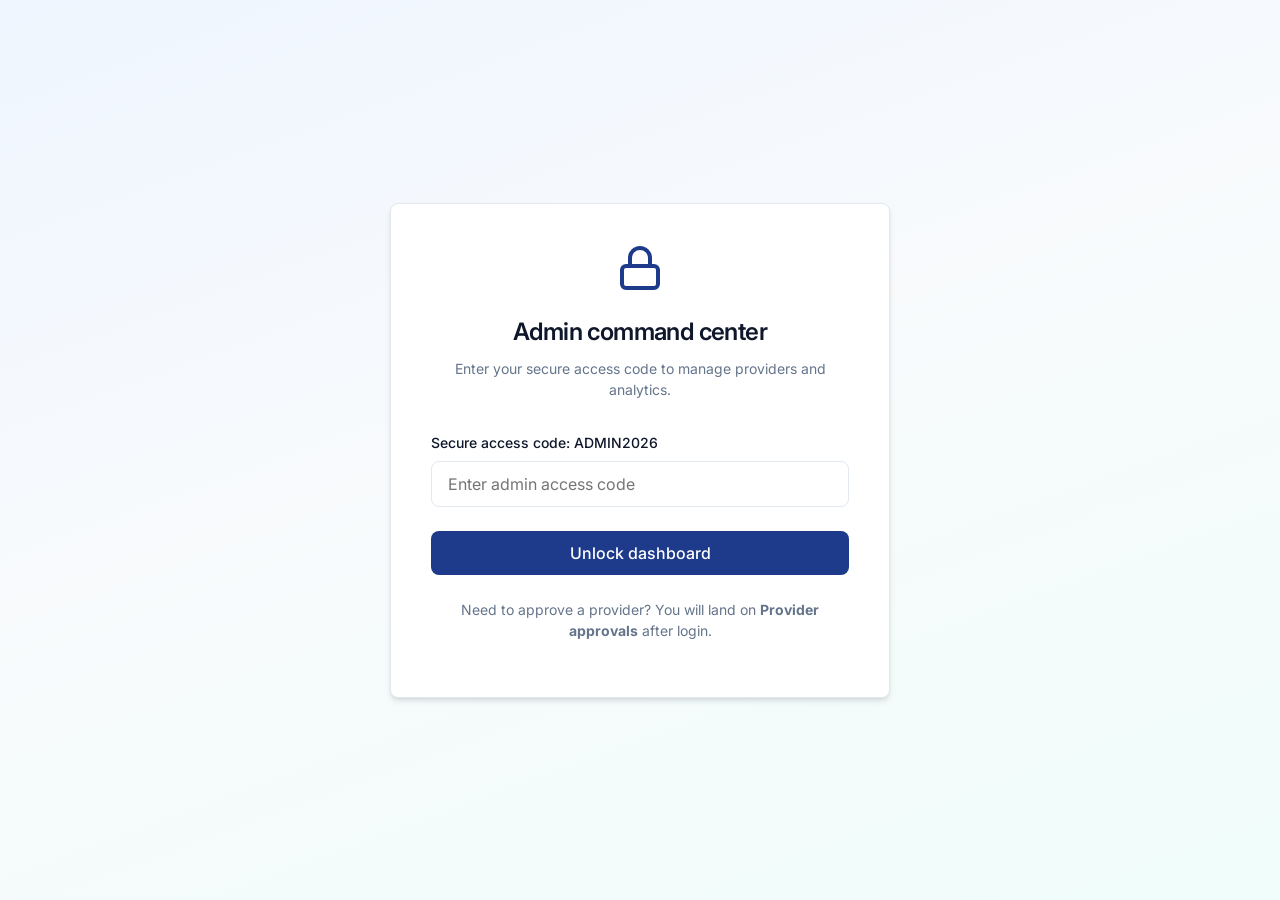
==== dashboard/admin_login.html @ b1341938 "Restructure repo (backend/dashboard/docs) and harden USSD, messaging, and ML notebooks" ====
<!DOCTYPE html>
<html lang="en">
<head>
    <meta charset="UTF-8">
    <meta name="viewport" content="width=device-width, initial-scale=1.0">
    <title>Admin Login — ChaguoAI</title>
    <link href="https://fonts.googleapis.com/css2?family=Inter:wght@400;500;600&display=swap" rel="stylesheet">
    <link rel="stylesheet" href="/static/css/style.css">
</head>
<body class="auth-page">
    <div class="auth-wrapper">
        <div class="card">
            <div class="brand-header">
                <svg viewBox="0 0 24 24" fill="none" stroke="currentColor" stroke-width="2" aria-hidden="true">
                    <rect x="3" y="11" width="18" height="11" rx="2" ry="2"></rect>
                    <path d="M7 11V7a5 5 0 0 1 10 0v4"></path>
                </svg>
                <h1>Admin command center</h1>
                <p>Enter your secure access code to manage providers and analytics.</p>
            </div>

            <div id="alert-box" class="alert" style="display: none;" role="alert"></div>

            <form id="admin-login-form">
                <div class="form-group">
                    <label for="access_code">Secure access code: ADMIN2026</label>
                    <input type="password" id="access_code" name="access_code" placeholder="Enter admin access code" required autocomplete="current-password">
                </div>
                <button type="submit" class="btn btn-primary btn-block">Unlock dashboard</button>
            </form>

            <p class="auth-footer-text">
                Need to approve a provider? You will land on <strong>Provider approvals</strong> after login.
            </p>
        </div>
    </div>

    <script>
        document.getElementById('admin-login-form').addEventListener('submit', async (e) => {
            e.preventDefault();
            const code = document.getElementById('access_code').value;
            const alertBox = document.getElementById('alert-box');
            alertBox.style.display = 'none';

            try {
                const res = await fetch('/api/admin/login', {
                    method: 'POST',
                    headers: { 'Content-Type': 'application/json' },
                    body: JSON.stringify({ access_code: code }),
                });
                const data = await res.json();

                if (data.success) {
                    const next = new URLSearchParams(window.location.search).get('next');
                    if (next && next.startsWith('/admin')) {
                        window.location.href = next;
                    } else {
                        window.location.href = '/admin/portal?section=approvals';
                    }
                } else {
                    alertBox.textContent = data.error || 'Access denied';
                    alertBox.className = 'alert alert-error';
                    alertBox.style.display = 'block';
                }
            } catch (err) {
                alertBox.textContent = 'System connection failed. Please try again.';
                alertBox.className = 'alert alert-error';
                alertBox.style.display = 'block';
            }
        });
    </script>
</body>
</html>
---- static/css/style.css ----
:root {
  --primary: #1e3a8a; /* Deep clinical blue */
  --primary-hover: #1e40af;
  --secondary: #0d9488; /* Teal accent */
  --secondary-hover: #0f766e;
  --bg-color: #f8fafc;
  --surface: #ffffff;
  --text-main: #0f172a;
  --text-muted: #64748b;
  --border: #e2e8f0;
  --shadow-sm: 0 1px 2px 0 rgb(0 0 0 / 0.05);
  --shadow-md: 0 4px 6px -1px rgb(0 0 0 / 0.1), 0 2px 4px -2px rgb(0 0 0 / 0.1);
  --radius: 8px;
  --font-sans: 'Inter', -apple-system, BlinkMacSystemFont, "Segoe UI", Roboto, Helvetica, Arial, sans-serif;
  --danger: #ef4444;
  --success: #10b981;
}

* {
  box-sizing: border-box;
  margin: 0;
  padding: 0;
}

body {
  font-family: var(--font-sans);
  background-color: var(--bg-color);
  color: var(--text-main);
  line-height: 1.5;
  -webkit-font-smoothing: antialiased;
}

/* Typography */
h1, h2, h3, h4 {
  font-weight: 600;
  color: var(--text-main);
  margin-bottom: 0.5rem;
}

p {
  color: var(--text-muted);
  margin-bottom: 1rem;
}

/* Layout */
.container {
  width: 100%;
  max-width: 1200px;
  margin: 0 auto;
  padding: 0 1.5rem;
}

.auth-wrapper {
  min-height: 100vh;
  display: flex;
  align-items: center;
  justify-content: center;
  padding: 2rem 1rem;
}

.card {
  background: var(--surface);
  border-radius: var(--radius);
  box-shadow: var(--shadow-md);
  border: 1px solid var(--border);
  padding: 2.5rem;
  width: 100%;
  max-width: 500px;
}

/* Forms */
.form-group {
  margin-bottom: 1.5rem;
}

label {
  display: block;
  font-size: 0.875rem;
  font-weight: 500;
  margin-bottom: 0.5rem;
  color: var(--text-main);
}

input, select, textarea {
  width: 100%;
  padding: 0.75rem 1rem;
  border: 1px solid var(--border);
  border-radius: var(--radius);
  font-family: var(--font-sans);
  font-size: 1rem;
  transition: all 0.2s ease;
  background-color: var(--surface);
  color: var(--text-main);
}

input:focus, select:focus, textarea:focus {
  outline: none;
  border-color: var(--primary);
  box-shadow: 0 0 0 3px rgba(30, 58, 138, 0.1);
}

/* Buttons */
.btn {
  display: inline-flex;
  align-items: center;
  justify-content: center;
  padding: 0.75rem 1.5rem;
  font-weight: 500;
  border-radius: var(--radius);
  border: none;
  cursor: pointer;
  transition: all 0.2s ease;
  font-family: inherit;
  font-size: 1rem;
}

.btn-primary {
  background-color: var(--primary);
  color: white;
}

.btn-primary:hover {
  background-color: var(--primary-hover);
}

.btn-secondary {
  background-color: var(--secondary);
  color: white;
}

.btn-secondary:hover {
  background-color: var(--secondary-hover);
}

.btn-block {
  width: 100%;
}

.text-center {
  text-align: center;
}

.brand-header {
  text-align: center;
  margin-bottom: 2rem;
}

.brand-header svg {
  width: 48px;
  height: 48px;
  color: var(--primary);
  margin-bottom: 1rem;
}

.brand-header h1 {
  font-size: 1.5rem;
  letter-spacing: -0.025em;
}

.brand-header p {
  font-size: 0.875rem;
}

/* Alerts */
.alert {
  padding: 1rem;
  border-radius: var(--radius);
  margin-bottom: 1.5rem;
  font-size: 0.875rem;
}

.alert-error {
  background-color: #fef2f2;
  border: 1px solid #fecaca;
  color: #991b1b;
}

.alert-success {
  background-color: #ecfdf5;
  border: 1px solid #a7f3d0;
  color: #065f46;
}

/* Dashboard specific Layouts */
.dash-layout {
  display: flex;
  min-height: 100vh;
}

.dash-sidebar {
  width: 250px;
  background-color: var(--surface);
  border-right: 1px solid var(--border);
  display: flex;
  flex-direction: column;
}

.sidebar-header {
  padding: 1.5rem;
  border-bottom: 1px solid var(--border);
}

.sidebar-nav {
  padding: 1rem 0;
  flex: 1;
}

.nav-item {
  display: flex;
  align-items: center;
  padding: 0.75rem 1.5rem;
  color: var(--text-muted);
  text-decoration: none;
  font-weight: 500;
  transition: all 0.2s;
}

.nav-item:hover, .nav-item.active {
  background-color: #f1f5f9;
  color: var(--primary);
  border-right: 3px solid var(--primary);
}

.dash-main {
  flex: 1;
  background-color: var(--bg-color);
  padding: 2rem;
  overflow-y: auto;
}

.topbar {
  display: flex;
  justify-content: space-between;
  align-items: center;
  margin-bottom: 2rem;
}

/* Tables */
.table-container {
  background: var(--surface);
  border-radius: var(--radius);
  box-shadow: var(--shadow-sm);
  border: 1px solid var(--border);
  overflow: auto;
}

table {
  width: 100%;
  border-collapse: collapse;
  text-align: left;
}

th {
  background-color: #f8fafc;
  padding: 1rem;
  font-size: 0.875rem;
  font-weight: 600;
  color: var(--text-muted);
  border-bottom: 1px solid var(--border);
}

td {
  padding: 1rem;
  border-bottom: 1px solid var(--border);
  color: var(--text-main);
  font-size: 0.875rem;
}

tr:last-child td {
  border-bottom: none;
}

.badge {
  display: inline-flex;
  align-items: center;
  padding: 0.25rem 0.75rem;
  border-radius: 9999px;
  font-size: 0.75rem;
  font-weight: 600;
}
.badge-chw { background: #e0e7ff; color: #4338ca; }
.badge-clinician { background: #dcfce7; color: #166534; }
.badge-pending { background: #fef9c3; color: #a16207; }

/* Auth pages — registration & confirmation */
.auth-page {
  background: linear-gradient(160deg, #eff6ff 0%, var(--bg-color) 45%, #f0fdfa 100%);
}

.auth-wrapper--wide {
  align-items: stretch;
  max-width: 1100px;
  width: 100%;
}

.register-layout {
  display: grid;
  grid-template-columns: 1fr 1.15fr;
  gap: 1.5rem;
  width: 100%;
  align-items: start;
}

.register-aside {
  background: linear-gradient(145deg, var(--primary) 0%, #1e40af 55%, var(--secondary) 100%);
  color: #fff;
  border-radius: calc(var(--radius) + 4px);
  padding: 2rem;
  box-shadow: var(--shadow-md);
}

.register-aside h2 {
  color: #fff;
  font-size: 1.5rem;
  margin-bottom: 0.75rem;
  line-height: 1.3;
}

.register-eyebrow {
  font-size: 0.75rem;
  font-weight: 600;
  letter-spacing: 0.08em;
  text-transform: uppercase;
  opacity: 0.85;
  margin-bottom: 0.75rem;
}

.register-aside-lead {
  color: rgba(255, 255, 255, 0.9);
  margin-bottom: 1.5rem;
}

.register-benefits {
  list-style: none;
  margin: 0 0 1.5rem;
  padding: 0;
}

.register-benefits li {
  display: flex;
  gap: 0.75rem;
  align-items: flex-start;
  margin-bottom: 0.85rem;
  color: rgba(255, 255, 255, 0.95);
  font-size: 0.9375rem;
}

.register-benefit-icon {
  flex-shrink: 0;
  width: 1.35rem;
  height: 1.35rem;
  border-radius: 999px;
  background: rgba(255, 255, 255, 0.2);
  display: inline-flex;
  align-items: center;
  justify-content: center;
  font-size: 0.75rem;
  font-weight: 700;
}

.register-aside-note {
  background: rgba(255, 255, 255, 0.12);
  border: 1px solid rgba(255, 255, 255, 0.2);
  border-radius: var(--radius);
  padding: 1rem;
}

.register-aside-note strong {
  display: block;
  margin-bottom: 0.35rem;
}

.register-aside-note p {
  color: rgba(255, 255, 255, 0.88);
  margin: 0;
  font-size: 0.875rem;
}

.register-card {
  max-width: 560px;
}

.brand-header--left {
  text-align: left;
  display: flex;
  gap: 1rem;
  align-items: flex-start;
  margin-bottom: 1.5rem;
}

.brand-header--left .brand-mark {
  width: 3rem;
  height: 3rem;
  border-radius: var(--radius);
  background: #eff6ff;
  color: var(--primary);
  display: flex;
  align-items: center;
  justify-content: center;
  flex-shrink: 0;
}

.brand-header--left .brand-mark svg {
  width: 1.5rem;
  height: 1.5rem;
  margin: 0;
}

.brand-header--left h1 {
  margin-bottom: 0.25rem;
}

.brand-header--left p {
  margin: 0;
  font-size: 0.875rem;
}

.required-mark {
  color: var(--danger);
}

.form-section {
  border: none;
  margin: 0 0 1.5rem;
  padding: 0;
}

.form-section legend {
  font-size: 0.9375rem;
  font-weight: 600;
  color: var(--text-main);
  margin-bottom: 0.75rem;
  padding: 0;
}

.form-row {
  display: grid;
  grid-template-columns: 1fr 1fr;
  gap: 1rem;
}

.field-hint {
  font-size: 0.8125rem;
  color: var(--text-muted);
  margin-top: 0.35rem;
  margin-bottom: 0;
}

.section-hint {
  margin-top: -0.25rem;
  margin-bottom: 0.75rem;
}

.role-picker {
  display: grid;
  grid-template-columns: 1fr 1fr;
  gap: 0.75rem;
  margin-bottom: 1rem;
}

.role-card {
  position: relative;
  cursor: pointer;
}

.role-card input {
  position: absolute;
  opacity: 0;
  pointer-events: none;
}

.role-card-body {
  display: block;
  border: 2px solid var(--border);
  border-radius: var(--radius);
  padding: 1rem;
  transition: border-color 0.2s, box-shadow 0.2s, background 0.2s;
  height: 100%;
}

.role-card input:focus-visible + .role-card-body {
  box-shadow: 0 0 0 3px rgba(30, 58, 138, 0.15);
}

.role-card input:checked + .role-card-body {
  border-color: var(--primary);
  background: #eff6ff;
}

.role-card-title {
  display: block;
  font-weight: 600;
  color: var(--text-main);
  margin-bottom: 0.25rem;
}

.role-card-desc {
  display: block;
  font-size: 0.8125rem;
  color: var(--text-muted);
  line-height: 1.4;
}

.register-consent {
  background: #f8fafc;
  border: 1px solid var(--border);
  border-radius: var(--radius);
  padding: 0.875rem 1rem;
  margin-bottom: 1.25rem;
}

.register-consent p {
  margin: 0;
  font-size: 0.8125rem;
  color: var(--text-muted);
}

.auth-footer-text {
  text-align: center;
  margin-top: 1.5rem;
  font-size: 0.875rem;
  color: var(--text-muted);
}

.auth-footer-text a {
  color: var(--primary);
  font-weight: 500;
  text-decoration: none;
}

.auth-footer-text a:hover {
  text-decoration: underline;
}

.btn-ghost {
  background: transparent;
  color: var(--text-muted);
  border: 1px solid var(--border);
}

.btn-ghost:hover {
  background: #f8fafc;
  color: var(--text-main);
}

.btn-sm {
  padding: 0.45rem 0.9rem;
  font-size: 0.8125rem;
}

.muted {
  color: var(--text-muted);
}

/* Confirmation page */
.confirmation-card {
  max-width: 520px;
  text-align: center;
}

.confirmation-icon {
  width: 4rem;
  height: 4rem;
  margin: 0 auto 1rem;
  border-radius: 999px;
  background: #ecfdf5;
  color: var(--success);
  display: flex;
  align-items: center;
  justify-content: center;
}

.confirmation-icon svg {
  width: 2rem;
  height: 2rem;
}

.confirmation-lead {
  font-size: 1rem;
  margin-bottom: 1.25rem;
}

.confirmation-email {
  font-size: 0.875rem;
  margin-bottom: 1.25rem;
}

.confirmation-steps {
  list-style: none;
  margin: 0 0 1.5rem;
  padding: 0;
  text-align: left;
}

.confirmation-step {
  display: flex;
  gap: 0.85rem;
  padding: 0.85rem 0;
  border-bottom: 1px solid var(--border);
}

.confirmation-step:last-child {
  border-bottom: none;
}

.confirmation-step .step-num {
  flex-shrink: 0;
  width: 1.75rem;
  height: 1.75rem;
  border-radius: 999px;
  background: #e2e8f0;
  color: var(--text-muted);
  font-size: 0.8125rem;
  font-weight: 600;
  display: inline-flex;
  align-items: center;
  justify-content: center;
}

.confirmation-step--done .step-num {
  background: var(--success);
  color: #fff;
}

.confirmation-step--active .step-num {
  background: var(--primary);
  color: #fff;
}

.confirmation-step strong {
  display: block;
  margin-bottom: 0.15rem;
}

.confirmation-step p {
  margin: 0;
  font-size: 0.8125rem;
}

.confirmation-actions {
  display: flex;
  flex-direction: column;
  gap: 0.65rem;
  margin-bottom: 1.5rem;
}

.confirmation-admin-box {
  text-align: left;
  background: #f8fafc;
  border: 1px solid var(--border);
  border-radius: var(--radius);
  padding: 1.25rem;
}

.confirmation-admin-box h2 {
  font-size: 1rem;
  margin-bottom: 0.35rem;
}

.confirmation-admin-box p {
  font-size: 0.875rem;
  margin-bottom: 1rem;
}

@media (max-width: 900px) {
  .register-layout {
    grid-template-columns: 1fr;
  }

  .register-aside {
    order: 2;
  }

  .form-row,
  .role-picker {
    grid-template-columns: 1fr;
  }
}
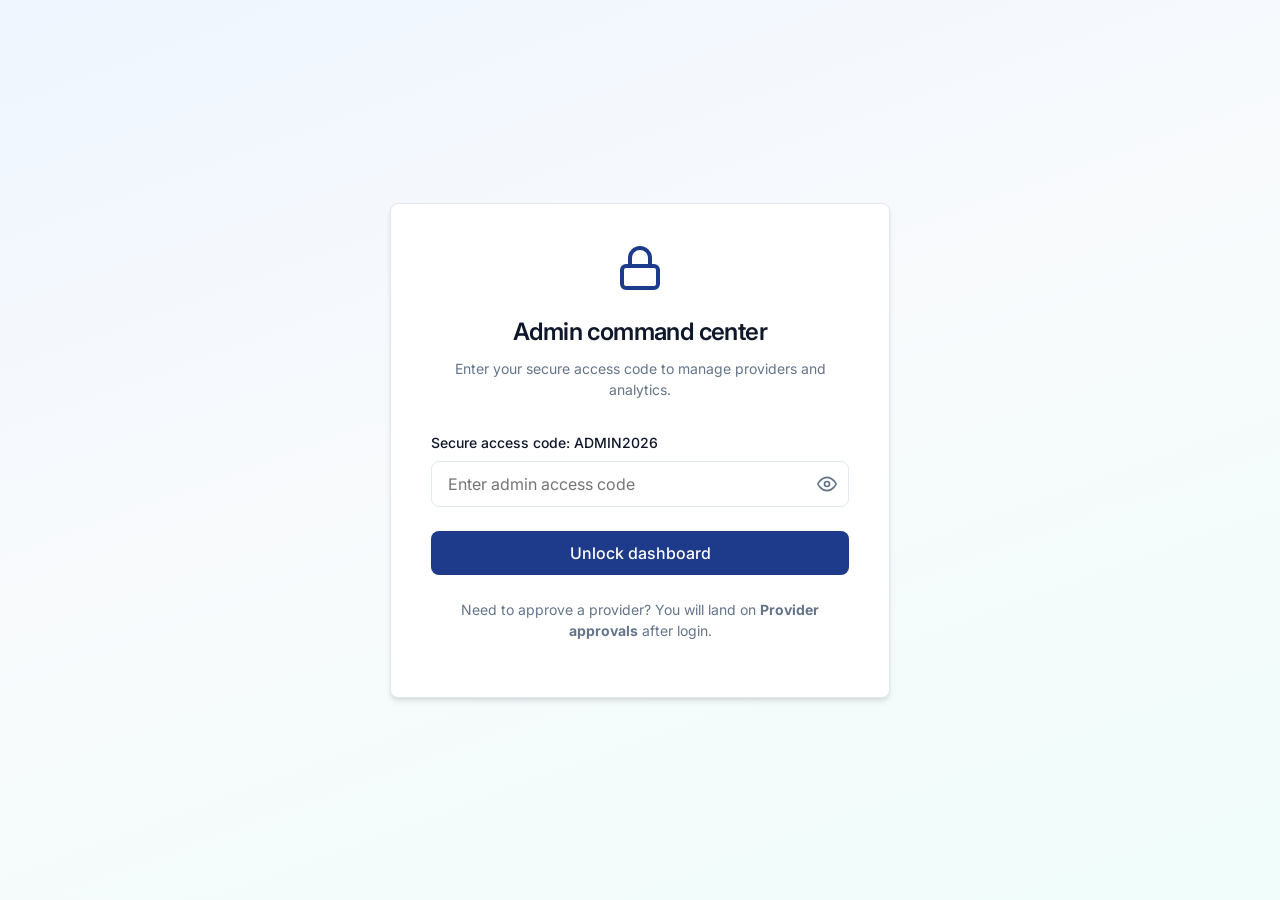
==== commit 01d323f9: "add notification center, input validation, and security hardening" ====
--- a/dashboard/admin_login.html
+++ b/dashboard/admin_login.html
@@ -6,6 +6,12 @@
     <title>Admin Login — ChaguoAI</title>
     <link href="https://fonts.googleapis.com/css2?family=Inter:wght@400;500;600&display=swap" rel="stylesheet">
     <link rel="stylesheet" href="/static/css/style.css">
+    <script>
+        (function() {
+            const theme = localStorage.getItem('theme') || 'light';
+            document.documentElement.setAttribute('data-theme', theme);
+        })();
+    </script>
 </head>
 <body class="auth-page">
     <div class="auth-wrapper">
@@ -24,7 +30,12 @@
             <form id="admin-login-form">
                 <div class="form-group">
                     <label for="access_code">Secure access code: ADMIN2026</label>
-                    <input type="password" id="access_code" name="access_code" placeholder="Enter admin access code" required autocomplete="current-password">
+                    <div style="position: relative; display: flex; align-items: center;">
+                        <input type="password" id="access_code" name="access_code" placeholder="Enter admin access code" required autocomplete="current-password" style="padding-right: 2.5rem; width: 100%;">
+                        <button type="button" class="password-toggle" onclick="togglePasswordVisibility('access_code')" style="position: absolute; right: 0.75rem; background: none; border: none; cursor: pointer; padding: 0; display: flex; align-items: center; color: var(--text-muted);">
+                            <svg class="eye-icon" width="20" height="20" viewBox="0 0 24 24" fill="none" stroke="currentColor" stroke-width="2" stroke-linecap="round" stroke-linejoin="round"><path d="M1 12s4-8 11-8 11 8 11 8-4 8-11 8-11-8-11-8z"/><circle cx="12" cy="12" r="3"/></svg>
+                        </button>
+                    </div>
                 </div>
                 <button type="submit" class="btn btn-primary btn-block">Unlock dashboard</button>
             </form>
@@ -36,6 +47,18 @@
     </div>
 
     <script>
+        function togglePasswordVisibility(id) {
+            const input = document.getElementById(id);
+            const btn = input.nextElementSibling;
+            if (input.type === 'password') {
+                input.type = 'text';
+                btn.innerHTML = `<svg class="eye-off-icon" width="20" height="20" viewBox="0 0 24 24" fill="none" stroke="currentColor" stroke-width="2" stroke-linecap="round" stroke-linejoin="round"><path d="M17.94 17.94A10.07 10.07 0 0 1 12 20c-7 0-11-8-11-8a18.45 18.45 0 0 1 5.06-5.94M9.9 4.24A9.12 9.12 0 0 1 12 4c7 0 11 8 11 8a18.5 18.5 0 0 1-2.16 3.19m-6.72-1.07a3 3 0 1 1-4.24-4.24"/><line x1="1" y1="1" x2="23" y2="23"/></svg>`;
+            } else {
+                input.type = 'password';
+                btn.innerHTML = `<svg class="eye-icon" width="20" height="20" viewBox="0 0 24 24" fill="none" stroke="currentColor" stroke-width="2" stroke-linecap="round" stroke-linejoin="round"><path d="M1 12s4-8 11-8 11 8 11 8-4 8-11 8-11-8-11-8z"/><circle cx="12" cy="12" r="3"/></svg>`;
+            }
+        }
+
         document.getElementById('admin-login-form').addEventListener('submit', async (e) => {
             e.preventDefault();
             const code = document.getElementById('access_code').value;
--- a/static/css/style.css
+++ b/static/css/style.css
@@ -14,7 +14,65 @@
   --font-sans: 'Inter', -apple-system, BlinkMacSystemFont, "Segoe UI", Roboto, Helvetica, Arial, sans-serif;
   --danger: #ef4444;
   --success: #10b981;
-}
+  --hover-bg: #f8fafc;
+}
+
+[data-theme="dark"] {
+  --primary: #60a5fa; /* Lighter primary blue for dark mode */
+  --primary-hover: #3b82f6;
+  --secondary: #2dd4bf; /* Lighter teal for dark mode */
+  --secondary-hover: #14b8a6;
+  --bg-color: #0f172a; /* Slate 900 */
+  --surface: #1e293b; /* Slate 800 */
+  --text-main: #f8fafc; /* Slate 50 */
+  --text-muted: #94a3b8; /* Slate 400 */
+  --border: #334155; /* Slate 700 */
+  --shadow-sm: 0 1px 2px 0 rgb(0 0 0 / 0.5);
+  --shadow-md: 0 4px 6px -1px rgb(0 0 0 / 0.8), 0 2px 4px -2px rgb(0 0 0 / 0.8);
+  --hover-bg: #334155;
+}
+
+/* Skeleton Loaders */
+.skeleton {
+  background: linear-gradient(90deg, #f1f5f9 25%, #e2e8f0 50%, #f1f5f9 75%);
+  background-size: 200% 100%;
+  animation: skeleton-shimmer 1.5s infinite;
+  border-radius: var(--radius);
+  display: inline-block;
+  height: 1.25rem;
+  width: 100%;
+}
+[data-theme="dark"] .skeleton {
+  background: linear-gradient(90deg, #334155 25%, #475569 50%, #334155 75%);
+  background-size: 200% 100%;
+}
+@keyframes skeleton-shimmer {
+  0% { background-position: 200% 0; }
+  100% { background-position: -200% 0; }
+}
+.skeleton-row {
+  display: flex;
+  flex-direction: column;
+  gap: 0.75rem;
+  padding: 1rem;
+  border: 1px solid var(--border);
+  border-radius: var(--radius);
+  margin-bottom: 0.75rem;
+  background: var(--surface);
+}
+.skeleton-text {
+  height: 1rem;
+  border-radius: 4px;
+}
+.skeleton-text.short {
+  width: 60%;
+}
+.skeleton-title {
+  height: 1.5rem;
+  width: 40%;
+  margin-bottom: 0.5rem;
+}
+
 
 * {
   box-sizing: border-box;
@@ -203,6 +261,16 @@
 .sidebar-nav {
   padding: 1rem 0;
   flex: 1;
+  display: flex;
+  flex-direction: column;
+  justify-content: space-between;
+}
+
+:root {
+  --nav-active-bg: rgba(30, 58, 138, 0.05);
+}
+[data-theme="dark"] {
+  --nav-active-bg: rgba(96, 165, 250, 0.1);
 }
 
 .nav-item {
@@ -212,11 +280,11 @@
   color: var(--text-muted);
   text-decoration: none;
   font-weight: 500;
-  transition: all 0.2s;
+  transition: all 0.2s ease-in-out;
 }
 
 .nav-item:hover, .nav-item.active {
-  background-color: #f1f5f9;
+  background-color: var(--nav-active-bg);
   color: var(--primary);
   border-right: 3px solid var(--primary);
 }
@@ -676,3 +744,16 @@
     grid-template-columns: 1fr;
   }
 }
+
+/* Dark mode alerts styling overrides */
+[data-theme="dark"] .alert-error {
+  background-color: rgba(239, 68, 68, 0.15) !important;
+  border: 1px solid rgba(239, 68, 68, 0.3) !important;
+  color: #f87171 !important;
+}
+
+[data-theme="dark"] .alert-success {
+  background-color: rgba(16, 185, 129, 0.15) !important;
+  border: 1px solid rgba(16, 185, 129, 0.3) !important;
+  color: #34d399 !important;
+}
